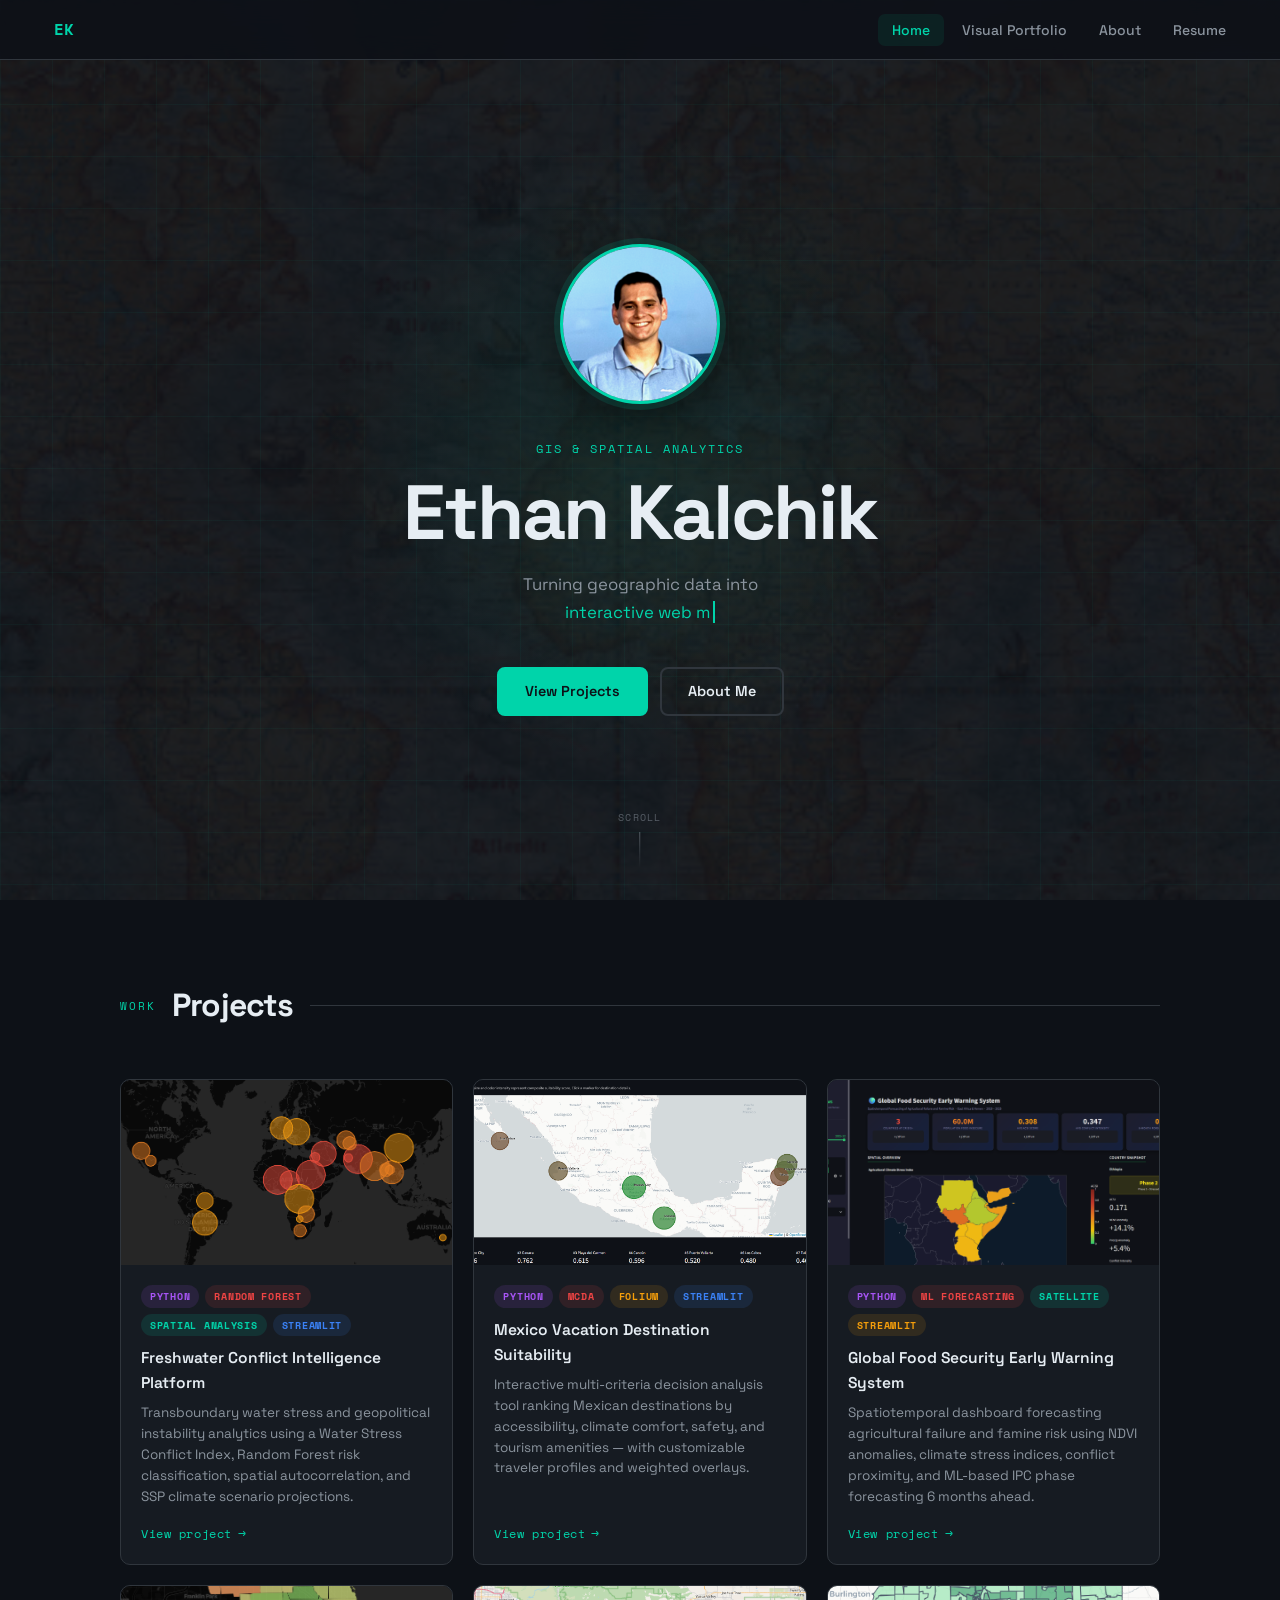
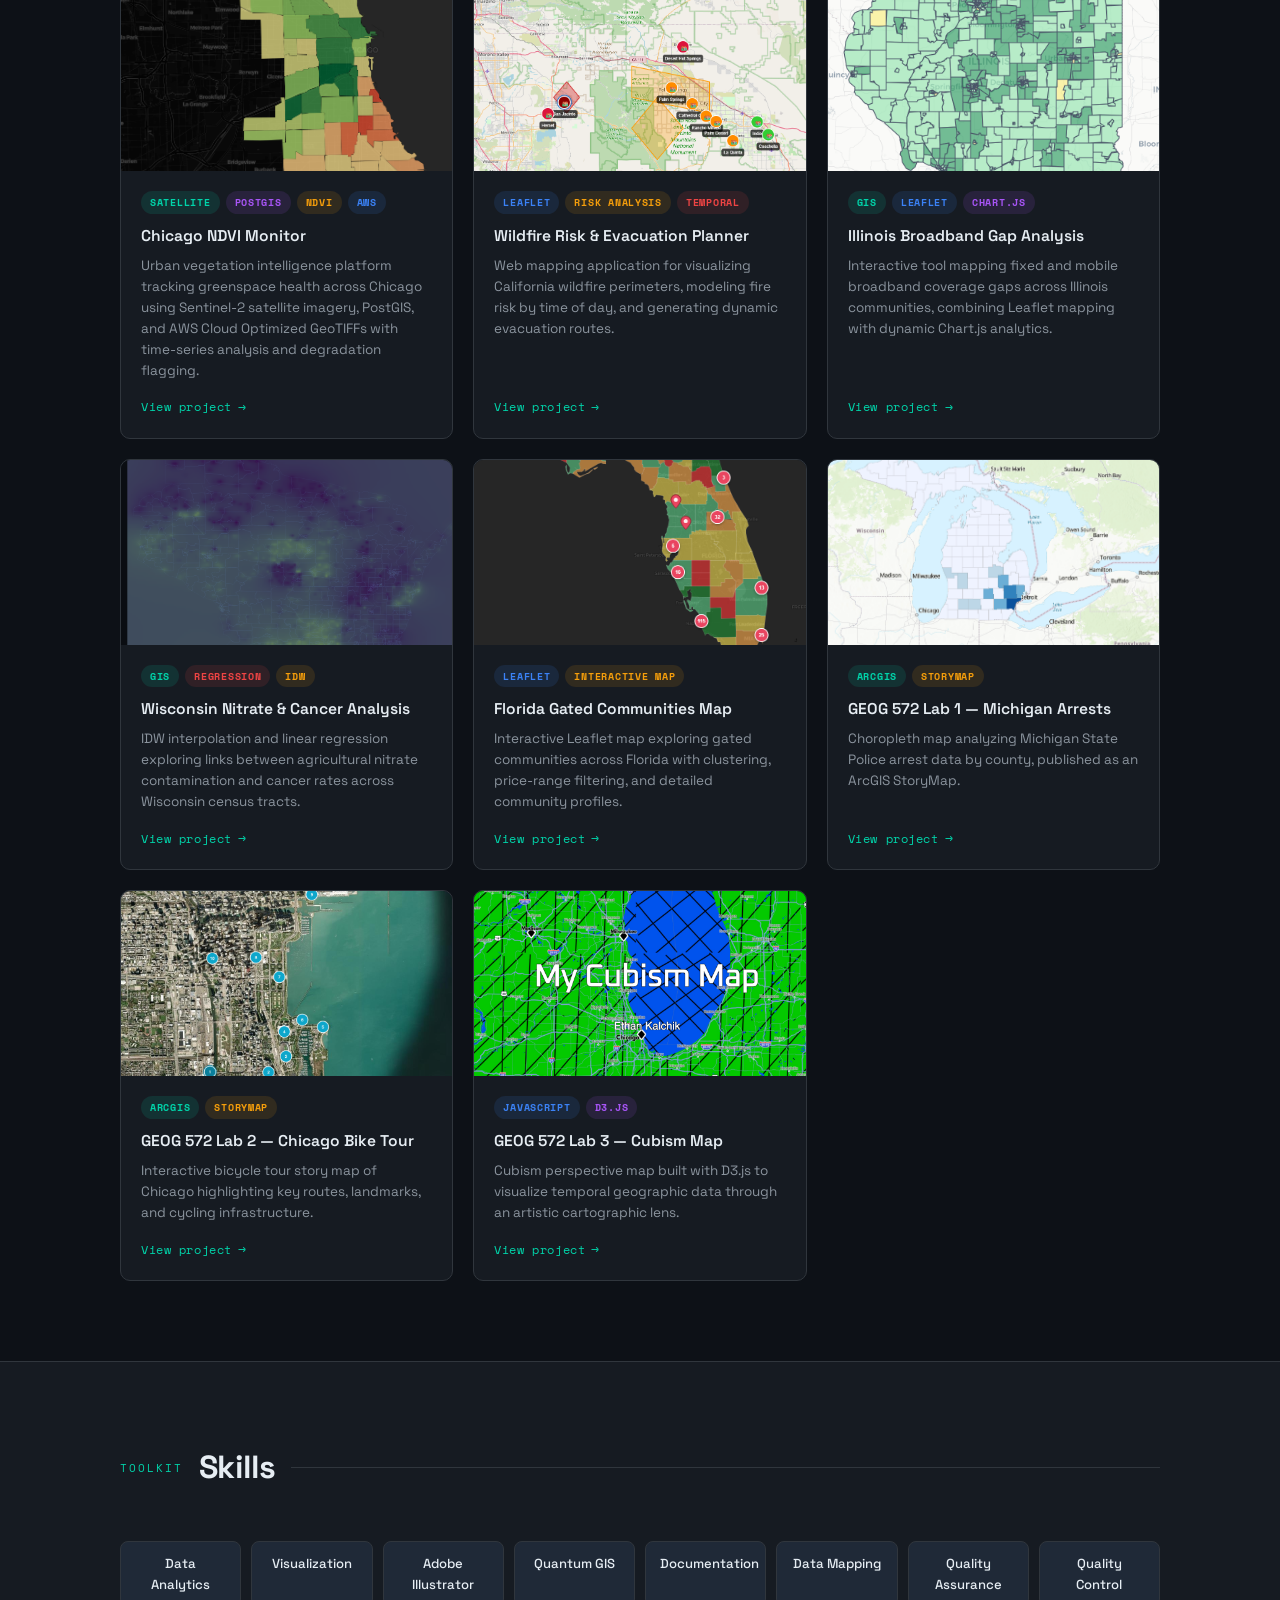
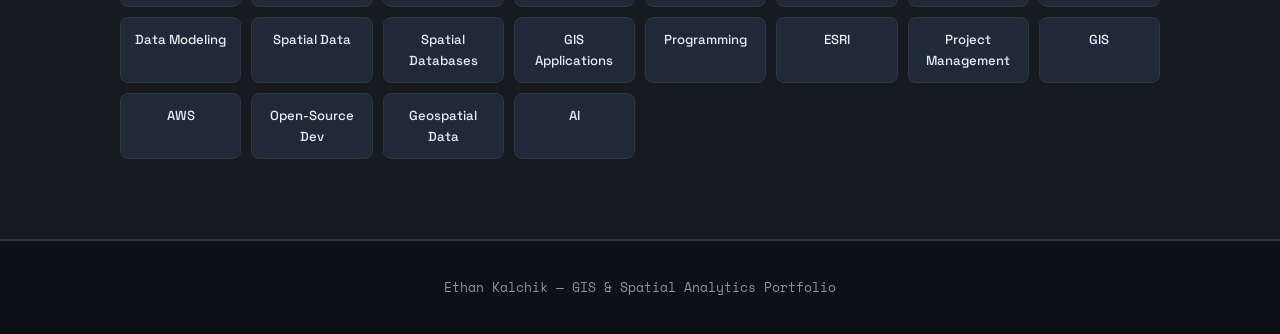
==== index.html @ f9f2b920 "Portfolio site — clean history Co-Authored-By: Claude Sonnet 4.6 <noreply@anthropic.com>" ====
<!DOCTYPE html>
<html lang="en">
<head>
  <meta charset="UTF-8">
  <meta name="viewport" content="width=device-width, initial-scale=1.0">
  <title>Ethan Kalchik — GIS &amp; Spatial Analytics</title>
  <link rel="stylesheet" href="site.css">
  <style>
    /* ── Hero (index-only) ──────────────────────────────────────────────── */
    .hero {
      min-height: 100vh;
      display: flex;
      align-items: center;
      justify-content: center;
      position: relative;
      overflow: hidden;
      padding-top: var(--nav-h);
    }

    .hero-bg {
      position: absolute;
      inset: 0;
      background: url('assets/img/vmap.jpg') center/cover no-repeat;
      opacity: 0.07;
    }

    .hero-grid {
      position: absolute;
      inset: 0;
      background-image:
        linear-gradient(rgba(0,212,170,0.04) 1px, transparent 1px),
        linear-gradient(90deg, rgba(0,212,170,0.04) 1px, transparent 1px);
      background-size: 52px 52px;
      animation: grid-drift 25s linear infinite;
    }

    @keyframes grid-drift {
      0%   { transform: translateY(0); }
      100% { transform: translateY(52px); }
    }

    .hero-glow {
      position: absolute;
      width: 640px;
      height: 640px;
      border-radius: 50%;
      background: radial-gradient(circle, rgba(0,212,170,0.09) 0%, transparent 70%);
      top: 50%;
      left: 50%;
      transform: translate(-50%, -50%);
    }

    .hero-content {
      position: relative;
      z-index: 2;
      text-align: center;
      max-width: 760px;
      padding: 0 24px;
    }

    .hero-avatar {
      width: 160px;
      height: 160px;
      border-radius: 50%;
      object-fit: cover;
      object-position: 50% 22%;
      border: 3px solid var(--accent);
      box-shadow: 0 0 0 6px rgba(0,212,170,0.12), 0 20px 60px rgba(0,0,0,0.5);
      margin-bottom: 28px;
    }

    .hero-label {
      font-family: 'Space Mono', monospace;
      font-size: 0.72em;
      color: var(--accent);
      letter-spacing: 0.18em;
      text-transform: uppercase;
      margin-bottom: 14px;
    }

    .hero h1 {
      font-size: clamp(2.4em, 7vw, 4.8em);
      font-weight: 700;
      letter-spacing: -0.03em;
      line-height: 1.05;
      margin-bottom: 18px;
    }

    .hero-sub {
      font-size: 1.05em;
      color: var(--text2);
      margin-bottom: 40px;
      line-height: 1.65;
    }

    .typewriter {
      color: var(--accent);
      border-right: 2px solid var(--accent);
      padding-right: 3px;
      animation: blink 0.75s step-end infinite;
    }

    @keyframes blink { 50% { border-color: transparent; } }

    .hero-cta {
      display: flex;
      gap: 12px;
      justify-content: center;
      flex-wrap: wrap;
    }

    .scroll-hint {
      position: absolute;
      bottom: 32px;
      left: 50%;
      transform: translateX(-50%);
      z-index: 2;
      display: flex;
      flex-direction: column;
      align-items: center;
      gap: 6px;
      color: var(--text2);
      font-family: 'Space Mono', monospace;
      font-size: 0.65em;
      letter-spacing: 0.12em;
      text-transform: uppercase;
      opacity: 0.55;
      animation: bob 2.4s ease-in-out infinite;
    }

    .scroll-hint::after {
      content: '';
      width: 1px;
      height: 36px;
      background: linear-gradient(to bottom, var(--text2), transparent);
    }

    @keyframes bob {
      0%, 100% { transform: translateX(-50%) translateY(0); }
      50%       { transform: translateX(-50%) translateY(6px); }
    }
  </style>
</head>
<body>

<!-- ── NAV ──────────────────────────────────────────────────────────────── -->
<nav>
  <a href="index.html" class="nav-logo">EK</a>
  <ul>
    <li><a href="index.html" class="active">Home</a></li>
    <li><a href="portfolio.html">Visual Portfolio</a></li>
    <li><a href="about.html">About</a></li>
    <li><a href="resume.html">Resume</a></li>
  </ul>
</nav>

<!-- ── HERO ─────────────────────────────────────────────────────────────── -->
<section class="hero">
  <div class="hero-bg"></div>
  <div class="hero-grid"></div>
  <div class="hero-glow"></div>

  <div class="hero-content">
    <img src="assets/img/ethan3.png" alt="Ethan Kalchik" class="hero-avatar">
    <p class="hero-label">GIS &amp; Spatial Analytics</p>
    <h1>Ethan Kalchik</h1>
    <p class="hero-sub">
      Turning geographic data into<br>
      <span class="typewriter" id="tw"></span>
    </p>
    <div class="hero-cta">
      <a href="#projects" class="btn btn-primary">View Projects</a>
      <a href="about.html" class="btn btn-secondary">About Me</a>
    </div>
  </div>

  <div class="scroll-hint">Scroll</div>
</section>

<!-- ── PROJECTS ──────────────────────────────────────────────────────────── -->
<div id="projects">
  <div class="section-wrap">
    <div class="section-header">
      <span class="section-label">Work</span>
      <h2>Projects</h2>
      <div class="section-rule"></div>
    </div>

    <div class="projects-grid">

      <a href="https://freshwater-conflict-intelligence-fw7fau2c6hxb3xrcvvptqk.streamlit.app/" class="project-card" target="_blank" rel="noopener">
        <div class="project-img-wrap">
          <img src="assets/img/freshwater.png" alt="Freshwater Conflict Intelligence Platform">
        </div>
        <div class="project-body">
          <div class="tags">
            <span class="tag t-data">Python</span>
            <span class="tag t-stats">Random Forest</span>
            <span class="tag t-gis">Spatial Analysis</span>
            <span class="tag t-web">Streamlit</span>
          </div>
          <h3>Freshwater Conflict Intelligence Platform</h3>
          <p>Transboundary water stress and geopolitical instability analytics using a Water Stress Conflict Index, Random Forest risk classification, spatial autocorrelation, and SSP climate scenario projections.</p>
          <span class="card-link">View project</span>
        </div>
      </a>

      <a href="https://mexico-destination-suitability-62m22b96avwochwrezd33n.streamlit.app/" class="project-card" target="_blank" rel="noopener">
        <div class="project-img-wrap">
          <img src="assets/img/Mexico.png" alt="Mexico Vacation Destination Suitability">
        </div>
        <div class="project-body">
          <div class="tags">
            <span class="tag t-data">Python</span>
            <span class="tag t-stats">MCDA</span>
            <span class="tag t-map">Folium</span>
            <span class="tag t-web">Streamlit</span>
          </div>
          <h3>Mexico Vacation Destination Suitability</h3>
          <p>Interactive multi-criteria decision analysis tool ranking Mexican destinations by accessibility, climate comfort, safety, and tourism amenities — with customizable traveler profiles and weighted overlays.</p>
          <span class="card-link">View project</span>
        </div>
      </a>

      <a href="https://global-food-security-ews-e8vwwi9m2yvn5nd8nhd64z.streamlit.app/" class="project-card" target="_blank" rel="noopener">
        <div class="project-img-wrap">
          <img src="assets/img/global_food.png" alt="Global Food Security Early Warning System">
        </div>
        <div class="project-body">
          <div class="tags">
            <span class="tag t-data">Python</span>
            <span class="tag t-stats">ML Forecasting</span>
            <span class="tag t-gis">Satellite</span>
            <span class="tag t-map">Streamlit</span>
          </div>
          <h3>Global Food Security Early Warning System</h3>
          <p>Spatiotemporal dashboard forecasting agricultural failure and famine risk using NDVI anomalies, climate stress indices, conflict proximity, and ML-based IPC phase forecasting 6 months ahead.</p>
          <span class="card-link">View project</span>
        </div>
      </a>

      <a href="https://kalchikee.github.io/geospatial/" class="project-card" target="_blank" rel="noopener">
        <div class="project-img-wrap">
          <img src="assets/img/ChicagoNDVI.png" alt="Chicago NDVI Monitor">
        </div>
        <div class="project-body">
          <div class="tags">
            <span class="tag t-gis">Satellite</span>
            <span class="tag t-data">PostGIS</span>
            <span class="tag t-map">NDVI</span>
            <span class="tag t-web">AWS</span>
          </div>
          <h3>Chicago NDVI Monitor</h3>
          <p>Urban vegetation intelligence platform tracking greenspace health across Chicago using Sentinel-2 satellite imagery, PostGIS, and AWS Cloud Optimized GeoTIFFs with time-series analysis and degradation flagging.</p>
          <span class="card-link">View project</span>
        </div>
      </a>

      <a href="Wildfires/" class="project-card">
        <div class="project-img-wrap">
          <img src="assets/img/Wildfire.png" alt="Wildfire Risk and Evacuation Planner">
        </div>
        <div class="project-body">
          <div class="tags">
            <span class="tag t-web">Leaflet</span>
            <span class="tag t-map">Risk Analysis</span>
            <span class="tag t-stats">Temporal</span>
          </div>
          <h3>Wildfire Risk &amp; Evacuation Planner</h3>
          <p>Web mapping application for visualizing California wildfire perimeters, modeling fire risk by time of day, and generating dynamic evacuation routes.</p>
          <span class="card-link">View project</span>
        </div>
      </a>

      <a href="Geog%20778/Project/" class="project-card">
        <div class="project-img-wrap">
          <img src="assets/img/ILBroadband.png" alt="Illinois Broadband Gap Analysis">
        </div>
        <div class="project-body">
          <div class="tags">
            <span class="tag t-gis">GIS</span>
            <span class="tag t-web">Leaflet</span>
            <span class="tag t-data">Chart.js</span>
          </div>
          <h3>Illinois Broadband Gap Analysis</h3>
          <p>Interactive tool mapping fixed and mobile broadband coverage gaps across Illinois communities, combining Leaflet mapping with dynamic Chart.js analytics.</p>
          <span class="card-link">View project</span>
        </div>
      </a>

      <a href="nitrate_cancer_app.html" class="project-card">
        <div class="project-img-wrap">
          <img src="assets/img/Wisconsin-Nitrate.png" alt="Wisconsin Nitrate Cancer Analysis">
        </div>
        <div class="project-body">
          <div class="tags">
            <span class="tag t-gis">GIS</span>
            <span class="tag t-stats">Regression</span>
            <span class="tag t-map">IDW</span>
          </div>
          <h3>Wisconsin Nitrate &amp; Cancer Analysis</h3>
          <p>IDW interpolation and linear regression exploring links between agricultural nitrate contamination and cancer rates across Wisconsin census tracts.</p>
          <span class="card-link">View project</span>
        </div>
      </a>

      <a href="florida.html" class="project-card">
        <div class="project-img-wrap">
          <img src="assets/img/Florida-Gated.png" alt="Florida Gated Communities Map">
        </div>
        <div class="project-body">
          <div class="tags">
            <span class="tag t-web">Leaflet</span>
            <span class="tag t-map">Interactive Map</span>
          </div>
          <h3>Florida Gated Communities Map</h3>
          <p>Interactive Leaflet map exploring gated communities across Florida with clustering, price-range filtering, and detailed community profiles.</p>
          <span class="card-link">View project</span>
        </div>
      </a>

      <a href="https://storymaps.arcgis.com/stories/37c7733f78b8472ebd9839880ff2a818" class="project-card" target="_blank" rel="noopener">
        <div class="project-img-wrap">
          <img src="assets/img/michigan_map.jpg" alt="Michigan State Police Arrests">
        </div>
        <div class="project-body">
          <div class="tags">
            <span class="tag t-gis">ArcGIS</span>
            <span class="tag t-map">StoryMap</span>
          </div>
          <h3>GEOG 572 Lab 1 &mdash; Michigan Arrests</h3>
          <p>Choropleth map analyzing Michigan State Police arrest data by county, published as an ArcGIS StoryMap.</p>
          <span class="card-link">View project</span>
        </div>
      </a>

      <a href="https://storymaps.arcgis.com/stories/deced5009721480ba540d0e2948ab23e" class="project-card" target="_blank" rel="noopener">
        <div class="project-img-wrap">
          <img src="assets/img/bike.jpg" alt="Chicago Bicycle Tour">
        </div>
        <div class="project-body">
          <div class="tags">
            <span class="tag t-gis">ArcGIS</span>
            <span class="tag t-map">StoryMap</span>
          </div>
          <h3>GEOG 572 Lab 2 &mdash; Chicago Bike Tour</h3>
          <p>Interactive bicycle tour story map of Chicago highlighting key routes, landmarks, and cycling infrastructure.</p>
          <span class="card-link">View project</span>
        </div>
      </a>

      <a href="Lab3_ EthanKalchik/" class="project-card">
        <div class="project-img-wrap">
          <img src="assets/img/website.jpg" alt="Cubism Perspective Map">
        </div>
        <div class="project-body">
          <div class="tags">
            <span class="tag t-web">JavaScript</span>
            <span class="tag t-data">D3.js</span>
          </div>
          <h3>GEOG 572 Lab 3 &mdash; Cubism Map</h3>
          <p>Cubism perspective map built with D3.js to visualize temporal geographic data through an artistic cartographic lens.</p>
          <span class="card-link">View project</span>
        </div>
      </a>

    </div>
  </div>
</div>

<!-- ── SKILLS ────────────────────────────────────────────────────────────── -->
<div class="skills-band">
  <div class="section-wrap">
    <div class="section-header">
      <span class="section-label">Toolkit</span>
      <h2>Skills</h2>
      <div class="section-rule"></div>
    </div>
    <div class="skills-grid">
      <div class="skill-chip">Data Analytics</div>
      <div class="skill-chip">Visualization</div>
      <div class="skill-chip">Adobe Illustrator</div>
      <div class="skill-chip">Quantum GIS</div>
      <div class="skill-chip">Documentation</div>
      <div class="skill-chip">Data Mapping</div>
      <div class="skill-chip">Quality Assurance</div>
      <div class="skill-chip">Quality Control</div>
      <div class="skill-chip">Data Modeling</div>
      <div class="skill-chip">Spatial Data</div>
      <div class="skill-chip">Spatial Databases</div>
      <div class="skill-chip">GIS Applications</div>
      <div class="skill-chip">Programming</div>
      <div class="skill-chip">ESRI</div>
      <div class="skill-chip">Project Management</div>
      <div class="skill-chip">GIS</div>
      <div class="skill-chip">AWS</div>
      <div class="skill-chip">Open-Source Dev</div>
      <div class="skill-chip">Geospatial Data</div>
      <div class="skill-chip">AI</div>
    </div>
  </div>
</div>

<!-- ── FOOTER ────────────────────────────────────────────────────────────── -->
<footer>Ethan Kalchik &mdash; GIS &amp; Spatial Analytics Portfolio</footer>

<script>
  const phrases = ['interactive web maps.', 'spatial insights.', 'data-driven stories.', 'GIS applications.'];
  let pi = 0, ci = 0, del = false;
  const el = document.getElementById('tw');

  function type() {
    const w = phrases[pi];
    if (!del) {
      el.textContent = w.slice(0, ++ci);
      if (ci === w.length) { del = true; setTimeout(type, 1800); return; }
    } else {
      el.textContent = w.slice(0, --ci);
      if (ci === 0) { del = false; pi = (pi + 1) % phrases.length; }
    }
    setTimeout(type, del ? 55 : 95);
  }
  type();
</script>

</body>
</html>
---- site.css ----
/* ═══════════════════════════════════════════════════════════════════════
   site.css — Shared styles · Ethan Kalchik Portfolio
   ═══════════════════════════════════════════════════════════════════════ */

@import url('https://fonts.googleapis.com/css2?family=Space+Grotesk:wght@300;400;500;600;700&family=Space+Mono:ital,wght@0,400;0,700;1,400&display=swap');

/* ── VARIABLES ──────────────────────────────────────────────────────────── */
:root {
  --bg:     #0d1117;
  --bg2:    #161b22;
  --bg3:    #1f2937;
  --accent: #00d4aa;
  --blue:   #3b82f6;
  --purple: #a855f7;
  --amber:  #f59e0b;
  --red:    #ef4444;
  --text:   #e6edf3;
  --text2:  #8b949e;
  --border: #30363d;
  --nav-h:  60px;
  --radius: 10px;
}

/* ── RESET ──────────────────────────────────────────────────────────────── */
*, *::before, *::after { margin: 0; padding: 0; box-sizing: border-box; }
html { scroll-behavior: smooth; }

body {
  font-family: 'Space Grotesk', sans-serif;
  background: var(--bg);
  color: var(--text);
  overflow-x: hidden;
  line-height: 1.6;
}

/* ── NAV ────────────────────────────────────────────────────────────────── */
nav {
  position: fixed;
  top: 0;
  width: 100%;
  height: var(--nav-h);
  background: rgba(13, 17, 23, 0.88);
  backdrop-filter: blur(14px);
  -webkit-backdrop-filter: blur(14px);
  border-bottom: 1px solid var(--border);
  z-index: 1000;
  display: flex;
  align-items: center;
  padding: 0 40px;
}

.nav-logo {
  font-family: 'Space Mono', monospace;
  font-size: 1em;
  font-weight: 700;
  color: var(--accent);
  text-decoration: none;
  letter-spacing: -0.02em;
  margin-right: auto;
}

nav ul { list-style: none; display: flex; gap: 4px; }

nav a {
  color: var(--text2);
  text-decoration: none;
  font-size: 0.875em;
  font-weight: 500;
  padding: 7px 14px;
  border-radius: 7px;
  transition: color 0.2s, background 0.2s;
}

nav a:hover { color: var(--text); background: var(--bg3); }
nav a.active { color: var(--accent); background: rgba(0,212,170,0.08); }

/* ── PAGE BANNER (inner pages) ──────────────────────────────────────────── */
.page-banner {
  padding: calc(var(--nav-h) + 60px) 40px 56px;
  text-align: center;
  background: linear-gradient(180deg, var(--bg2) 0%, var(--bg) 100%);
  border-bottom: 1px solid var(--border);
  position: relative;
  overflow: hidden;
}

/* Map image layer — subtle, same style as hero */
.page-banner::after {
  content: '';
  position: absolute;
  inset: 0;
  background: url('assets/img/vmap.jpg') center/cover no-repeat;
  opacity: 0.06;
  z-index: 0;
}

.page-banner::before {
  content: '';
  position: absolute;
  inset: 0;
  background-image:
    linear-gradient(rgba(0,212,170,0.035) 1px, transparent 1px),
    linear-gradient(90deg, rgba(0,212,170,0.035) 1px, transparent 1px);
  background-size: 52px 52px;
  z-index: 1;
}

/* Ensure text stays above map/grid layers */
.page-banner-label,
.page-banner h1,
.page-banner p { position: relative; z-index: 2; }

.page-banner-label {
  font-family: 'Space Mono', monospace;
  font-size: 0.7em;
  color: var(--accent);
  letter-spacing: 0.18em;
  text-transform: uppercase;
  margin-bottom: 10px;
  position: relative;
}

.page-banner h1 {
  font-size: clamp(1.9em, 4vw, 3em);
  font-weight: 700;
  letter-spacing: -0.025em;
  position: relative;
}

.page-banner p {
  color: var(--text2);
  margin-top: 10px;
  font-size: 1em;
  position: relative;
}

/* ── SECTION WRAP ───────────────────────────────────────────────────────── */
.section-wrap {
  max-width: 1120px;
  margin: 0 auto;
  padding: 80px 40px;
}

.section-header {
  display: flex;
  align-items: center;
  gap: 16px;
  margin-bottom: 48px;
}

.section-label {
  font-family: 'Space Mono', monospace;
  font-size: 0.7em;
  color: var(--accent);
  letter-spacing: 0.18em;
  text-transform: uppercase;
  white-space: nowrap;
}

.section-header h2 {
  font-size: 2em;
  font-weight: 700;
  letter-spacing: -0.025em;
  white-space: nowrap;
}

.section-rule {
  flex: 1;
  height: 1px;
  background: var(--border);
}

/* ── BUTTONS ────────────────────────────────────────────────────────────── */
.btn {
  display: inline-flex;
  align-items: center;
  gap: 8px;
  padding: 11px 26px;
  border-radius: 8px;
  font-family: 'Space Grotesk', sans-serif;
  font-size: 0.9em;
  font-weight: 600;
  cursor: pointer;
  text-decoration: none;
  transition: all 0.2s;
  border: 2px solid transparent;
}

.btn-primary   { background: var(--accent); color: #0d1117; border-color: var(--accent); }
.btn-primary:hover  { background: transparent; color: var(--accent); }

.btn-secondary { background: transparent; color: var(--text); border-color: var(--border); }
.btn-secondary:hover { border-color: var(--text2); background: var(--bg2); }

.btn-outline   { background: transparent; color: var(--accent); border-color: var(--accent); }
.btn-outline:hover  { background: var(--accent); color: #0d1117; }

/* ── PROJECT CARDS ──────────────────────────────────────────────────────── */
.projects-grid {
  display: grid;
  grid-template-columns: repeat(auto-fill, minmax(300px, 1fr));
  gap: 20px;
}

.project-card {
  background: var(--bg2);
  border: 1px solid var(--border);
  border-radius: var(--radius);
  overflow: hidden;
  text-decoration: none;
  color: inherit;
  display: flex;
  flex-direction: column;
  transition: transform 0.25s, border-color 0.25s, box-shadow 0.25s;
}

.project-card:hover {
  transform: translateY(-5px);
  border-color: var(--accent);
  box-shadow: 0 16px 48px rgba(0, 212, 170, 0.12);
}

.project-img-wrap {
  position: relative;
  overflow: hidden;
  height: 185px;
}

.project-img-wrap img {
  width: 100%;
  height: 100%;
  object-fit: cover;
  transition: transform 0.4s;
}

.project-card:hover .project-img-wrap img { transform: scale(1.04); }

.project-body {
  padding: 20px;
  flex: 1;
  display: flex;
  flex-direction: column;
}

.project-body h3 { font-size: 0.975em; font-weight: 600; margin-bottom: 7px; }
.project-body p  { font-size: 0.845em; color: var(--text2); line-height: 1.55; flex: 1; }

.card-link {
  margin-top: 16px;
  font-family: 'Space Mono', monospace;
  font-size: 0.72em;
  color: var(--accent);
  display: flex;
  align-items: center;
  gap: 6px;
  letter-spacing: 0.05em;
}

.card-link::after { content: '→'; font-size: 1.1em; }

/* ── TAGS ───────────────────────────────────────────────────────────────── */
.tags { display: flex; gap: 6px; flex-wrap: wrap; margin-bottom: 10px; }

.tag {
  font-size: 0.65em;
  font-weight: 700;
  padding: 3px 9px;
  border-radius: 20px;
  font-family: 'Space Mono', monospace;
  letter-spacing: 0.07em;
  text-transform: uppercase;
}

.t-gis   { background: rgba(0, 212, 170, 0.12); color: var(--accent); }
.t-web   { background: rgba(59, 130, 246, 0.12); color: var(--blue);   }
.t-data  { background: rgba(168, 85, 247, 0.12); color: var(--purple); }
.t-map   { background: rgba(245, 158, 11, 0.12); color: var(--amber);  }
.t-stats { background: rgba(239, 68,  68, 0.12); color: var(--red);    }

/* ── SKILLS BAND ────────────────────────────────────────────────────────── */
.skills-band {
  border-top: 1px solid var(--border);
  border-bottom: 1px solid var(--border);
  background: var(--bg2);
}

.skills-grid {
  display: grid;
  grid-template-columns: repeat(auto-fill, minmax(115px, 1fr));
  gap: 10px;
}

.skill-chip {
  background: var(--bg3);
  border: 1px solid var(--border);
  border-radius: 8px;
  padding: 11px 14px;
  text-align: center;
  font-size: 0.82em;
  font-weight: 500;
  transition: border-color 0.2s, color 0.2s;
  cursor: default;
  user-select: none;
}

.skill-chip:hover { border-color: var(--accent); color: var(--accent); }

/* ── CONTENT BLOCK (cards for about/resume) ─────────────────────────────── */
.content-block {
  background: var(--bg2);
  border: 1px solid var(--border);
  border-radius: var(--radius);
  padding: 28px;
}

.content-block h3 {
  font-size: 0.8em;
  font-family: 'Space Mono', monospace;
  text-transform: uppercase;
  letter-spacing: 0.14em;
  color: var(--accent);
  margin-bottom: 20px;
  padding-bottom: 12px;
  border-bottom: 1px solid var(--border);
}

/* ── FOOTER ─────────────────────────────────────────────────────────────── */
footer {
  border-top: 1px solid var(--border);
  padding: 36px 40px;
  text-align: center;
  color: var(--text2);
  font-size: 0.82em;
  font-family: 'Space Mono', monospace;
}

/* ── RESPONSIVE ─────────────────────────────────────────────────────────── */
@media (max-width: 768px) {
  nav { padding: 0 16px; }
  .section-wrap { padding: 56px 20px; }
  .page-banner  { padding: calc(var(--nav-h) + 36px) 20px 36px; }
}

@media (max-width: 540px) {
  nav ul { gap: 0; }
  nav a  { padding: 6px 10px; font-size: 0.8em; }
  .projects-grid { grid-template-columns: 1fr; }
  .skills-grid   { grid-template-columns: repeat(3, 1fr); }
}
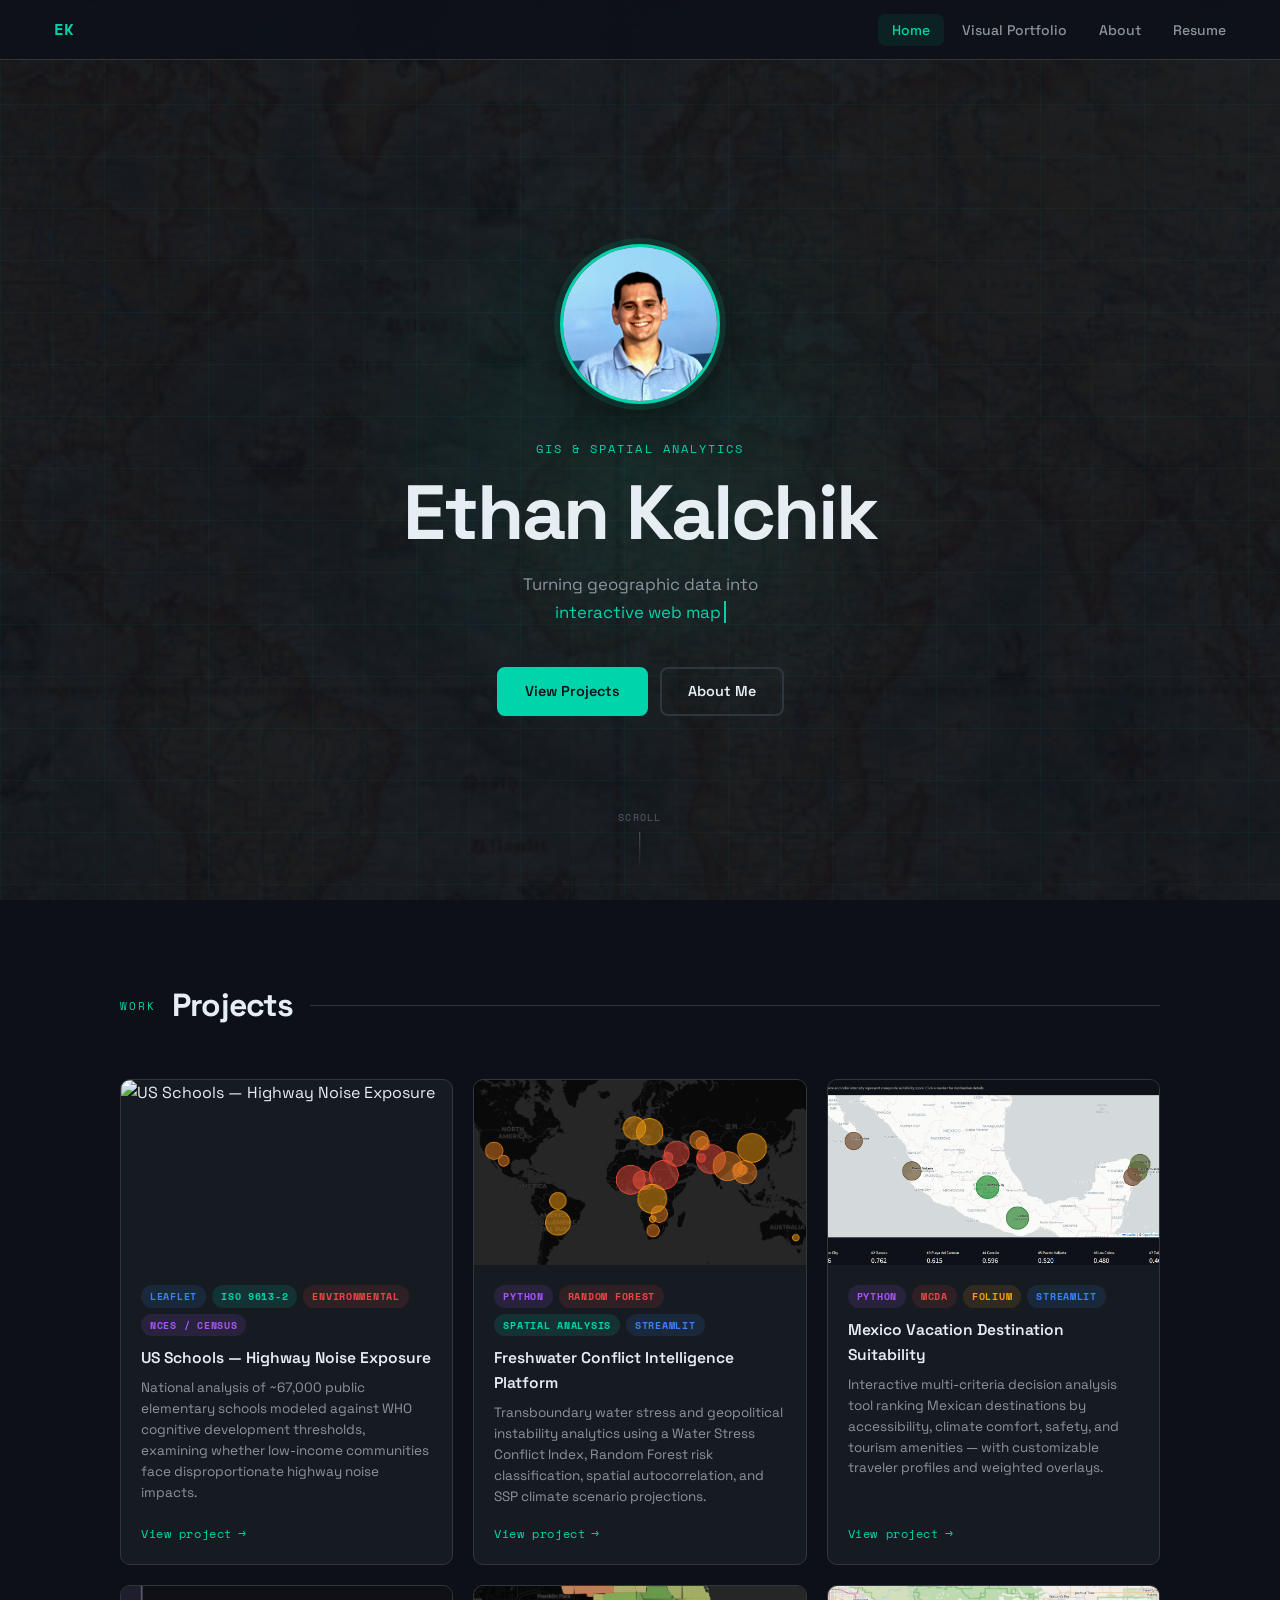
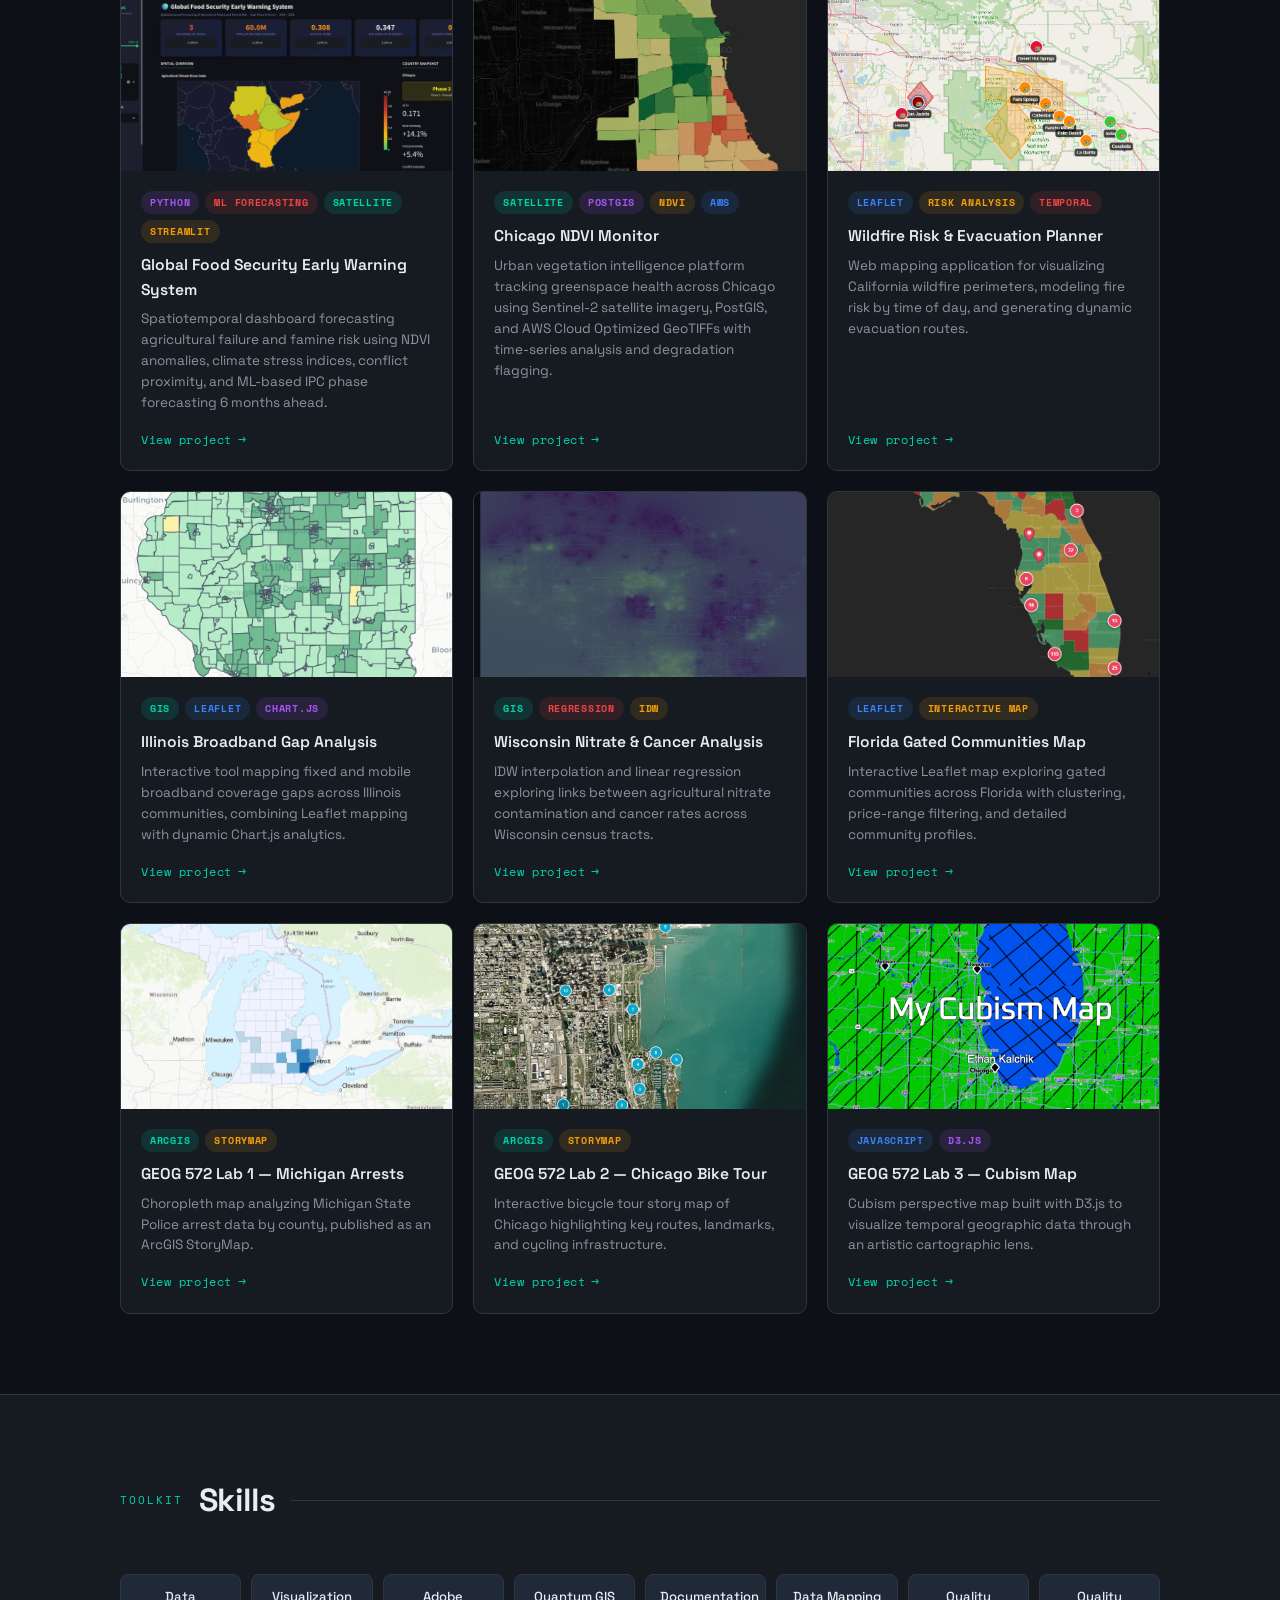
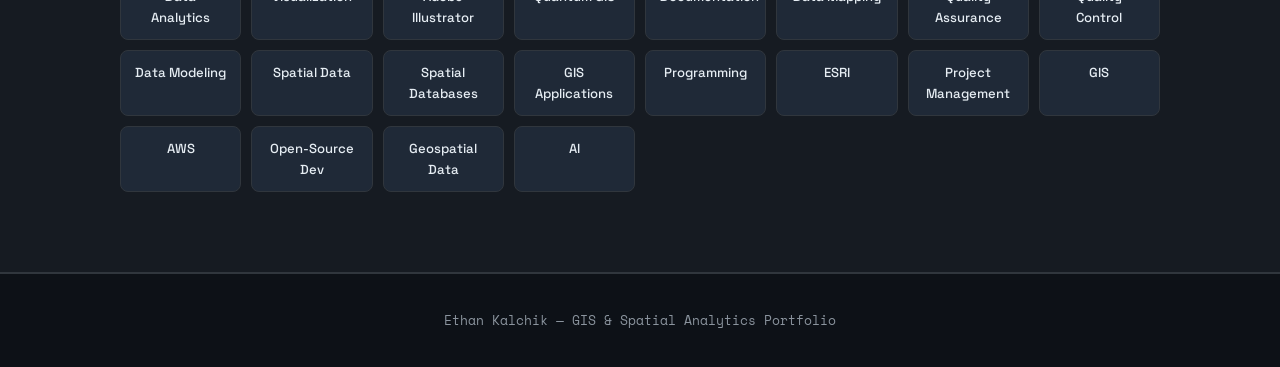
==== commit bbed25ff: "Add US Schools Highway Noise Exposure project" ====
--- a/index.html
+++ b/index.html
@@ -187,6 +187,23 @@
     </div>
 
     <div class="projects-grid">
+
+      <a href="https://kalchikee.github.io/School-Noise/" class="project-card" target="_blank" rel="noopener">
+        <div class="project-img-wrap">
+          <img src="assets/img/SchoolsNoise.png" alt="US Schools — Highway Noise Exposure">
+        </div>
+        <div class="project-body">
+          <div class="tags">
+            <span class="tag t-web">Leaflet</span>
+            <span class="tag t-gis">ISO 9613-2</span>
+            <span class="tag t-stats">Environmental</span>
+            <span class="tag t-data">NCES / Census</span>
+          </div>
+          <h3>US Schools — Highway Noise Exposure</h3>
+          <p>National analysis of ~67,000 public elementary schools modeled against WHO cognitive development thresholds, examining whether low-income communities face disproportionate highway noise impacts.</p>
+          <span class="card-link">View project</span>
+        </div>
+      </a>
 
       <a href="https://freshwater-conflict-intelligence-fw7fau2c6hxb3xrcvvptqk.streamlit.app/" class="project-card" target="_blank" rel="noopener">
         <div class="project-img-wrap">
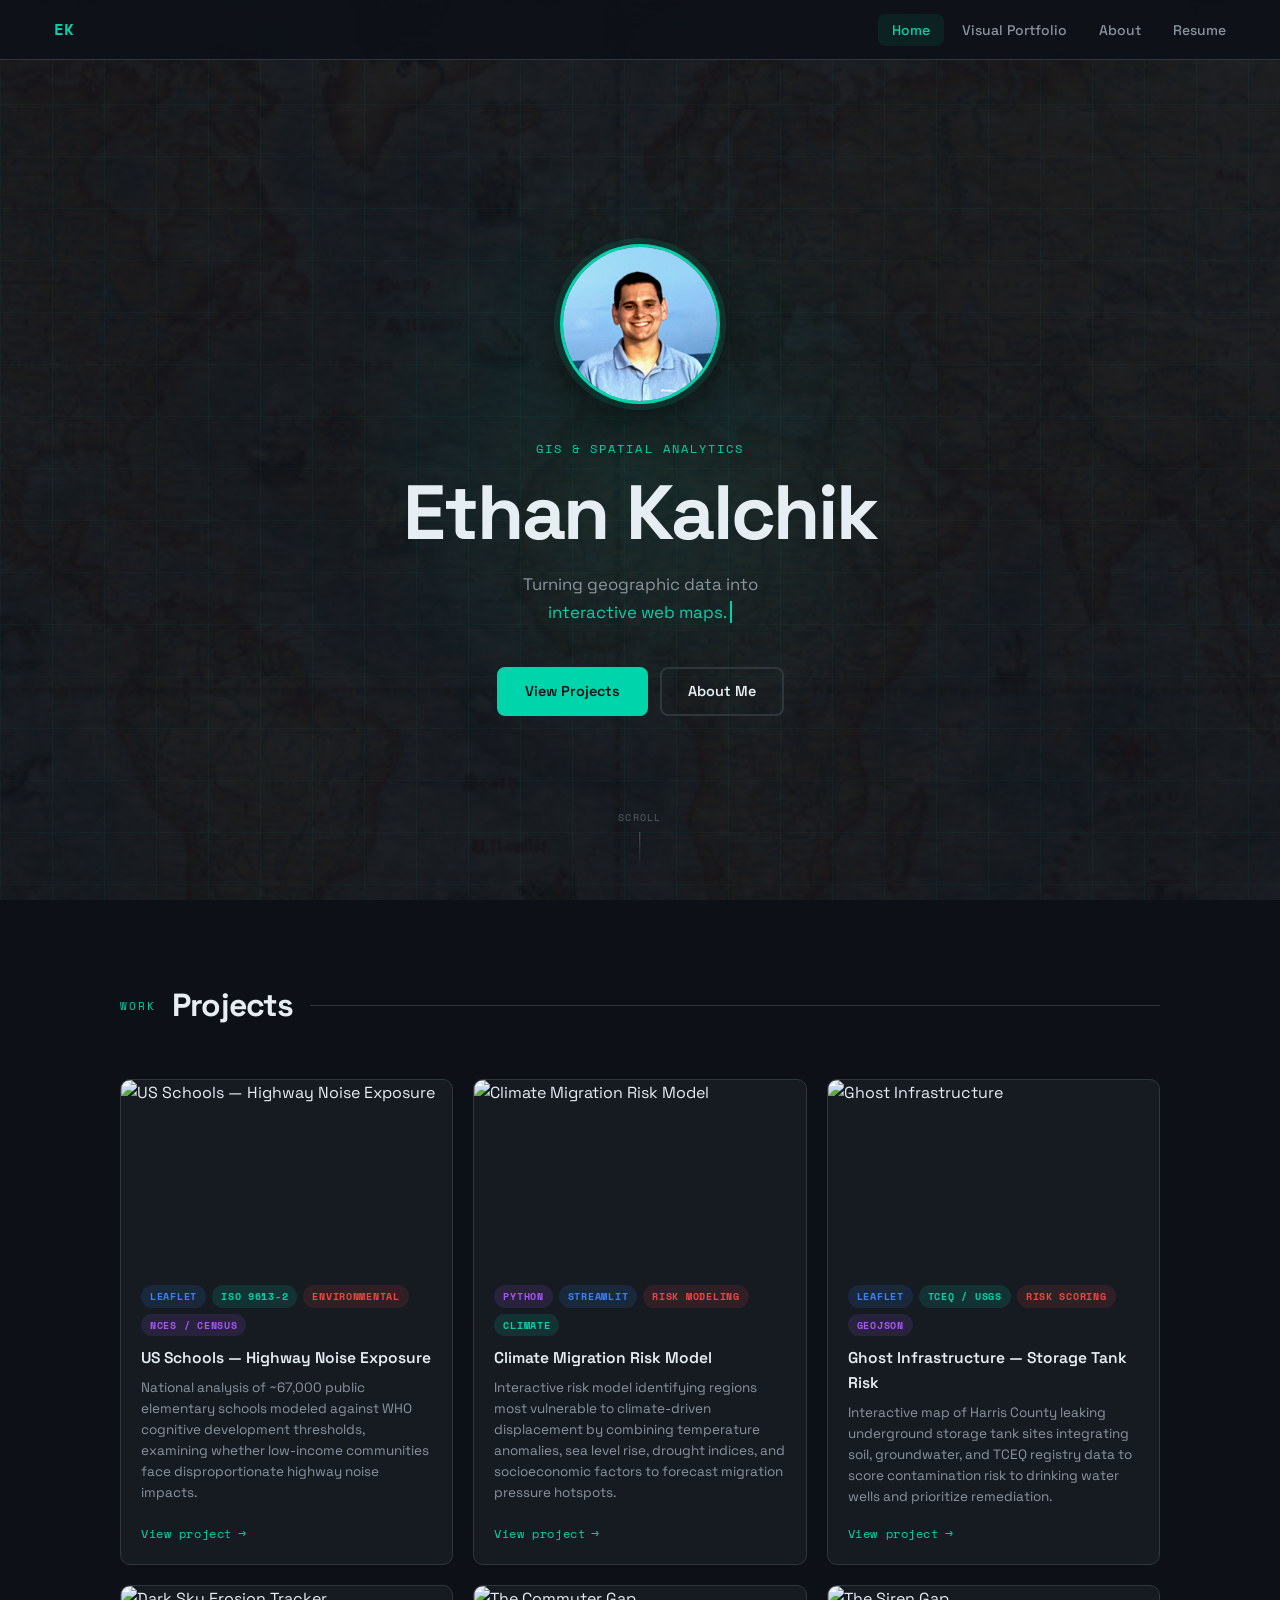
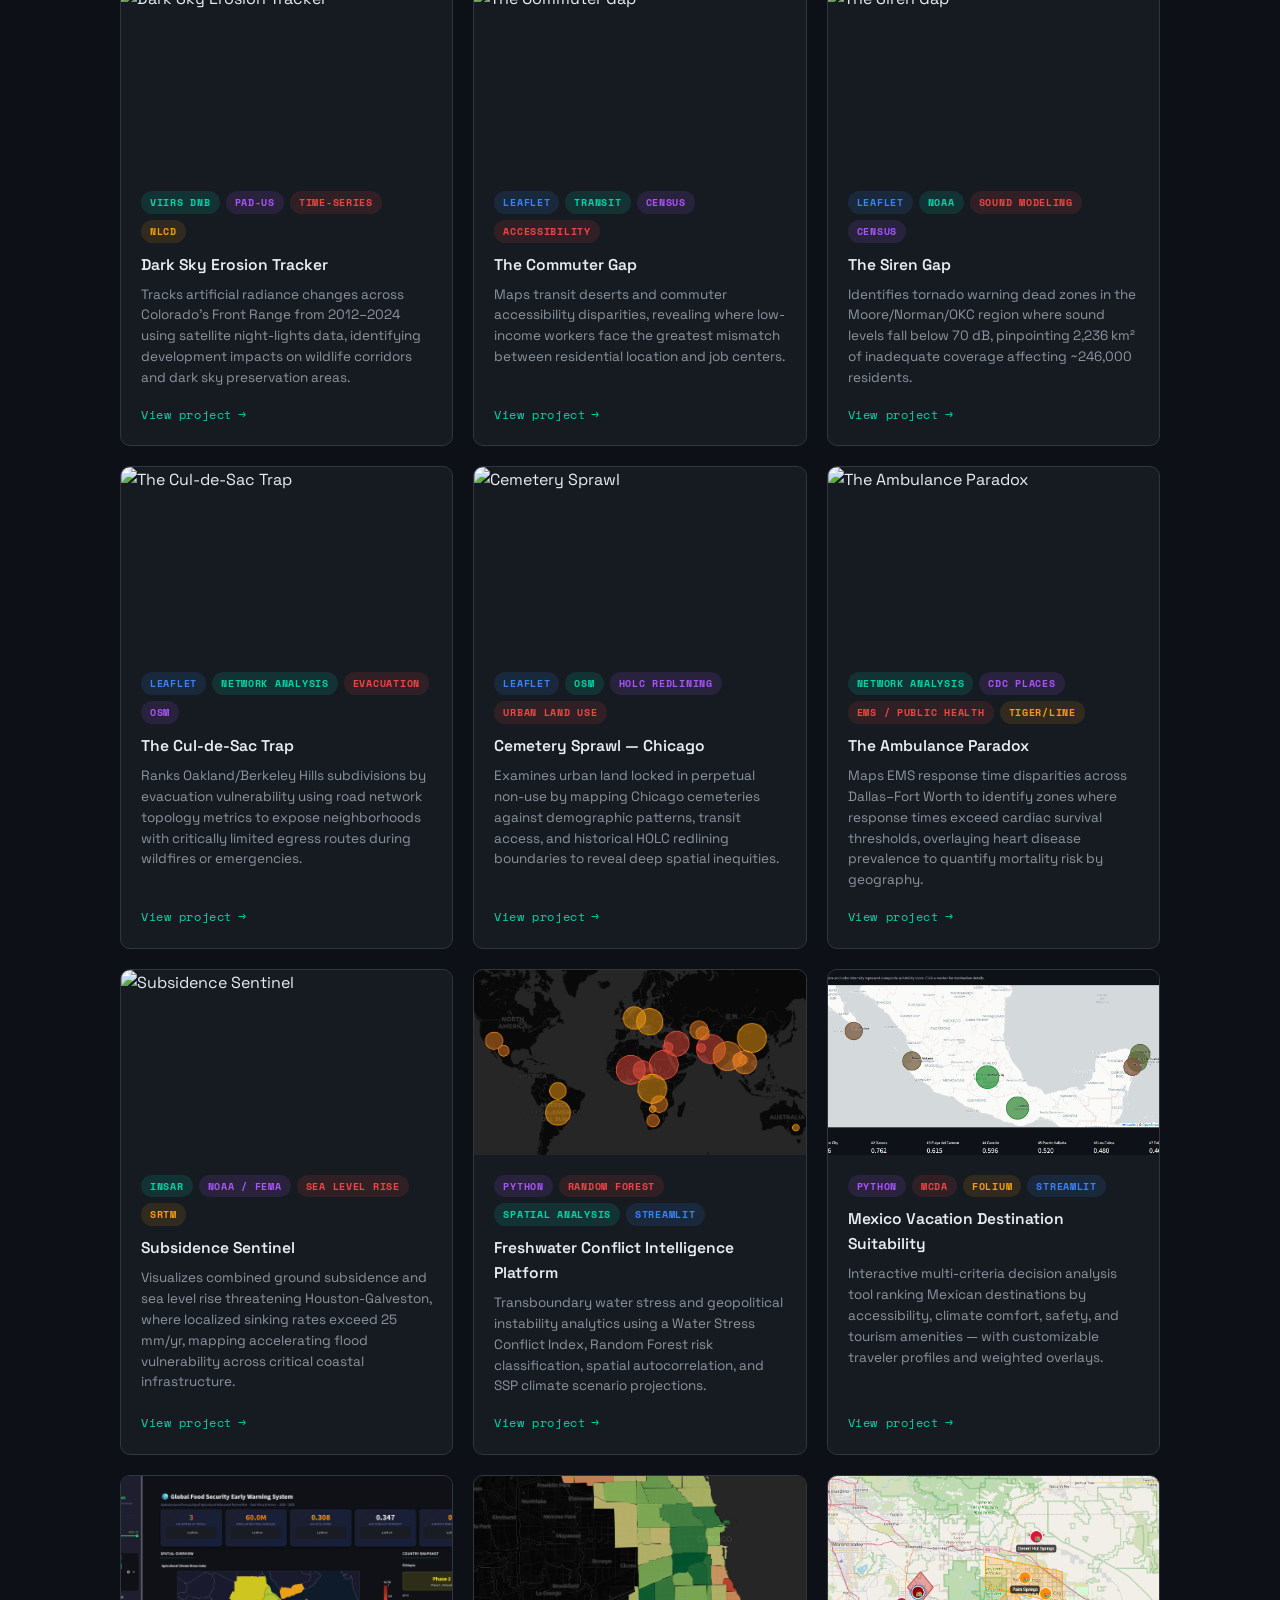
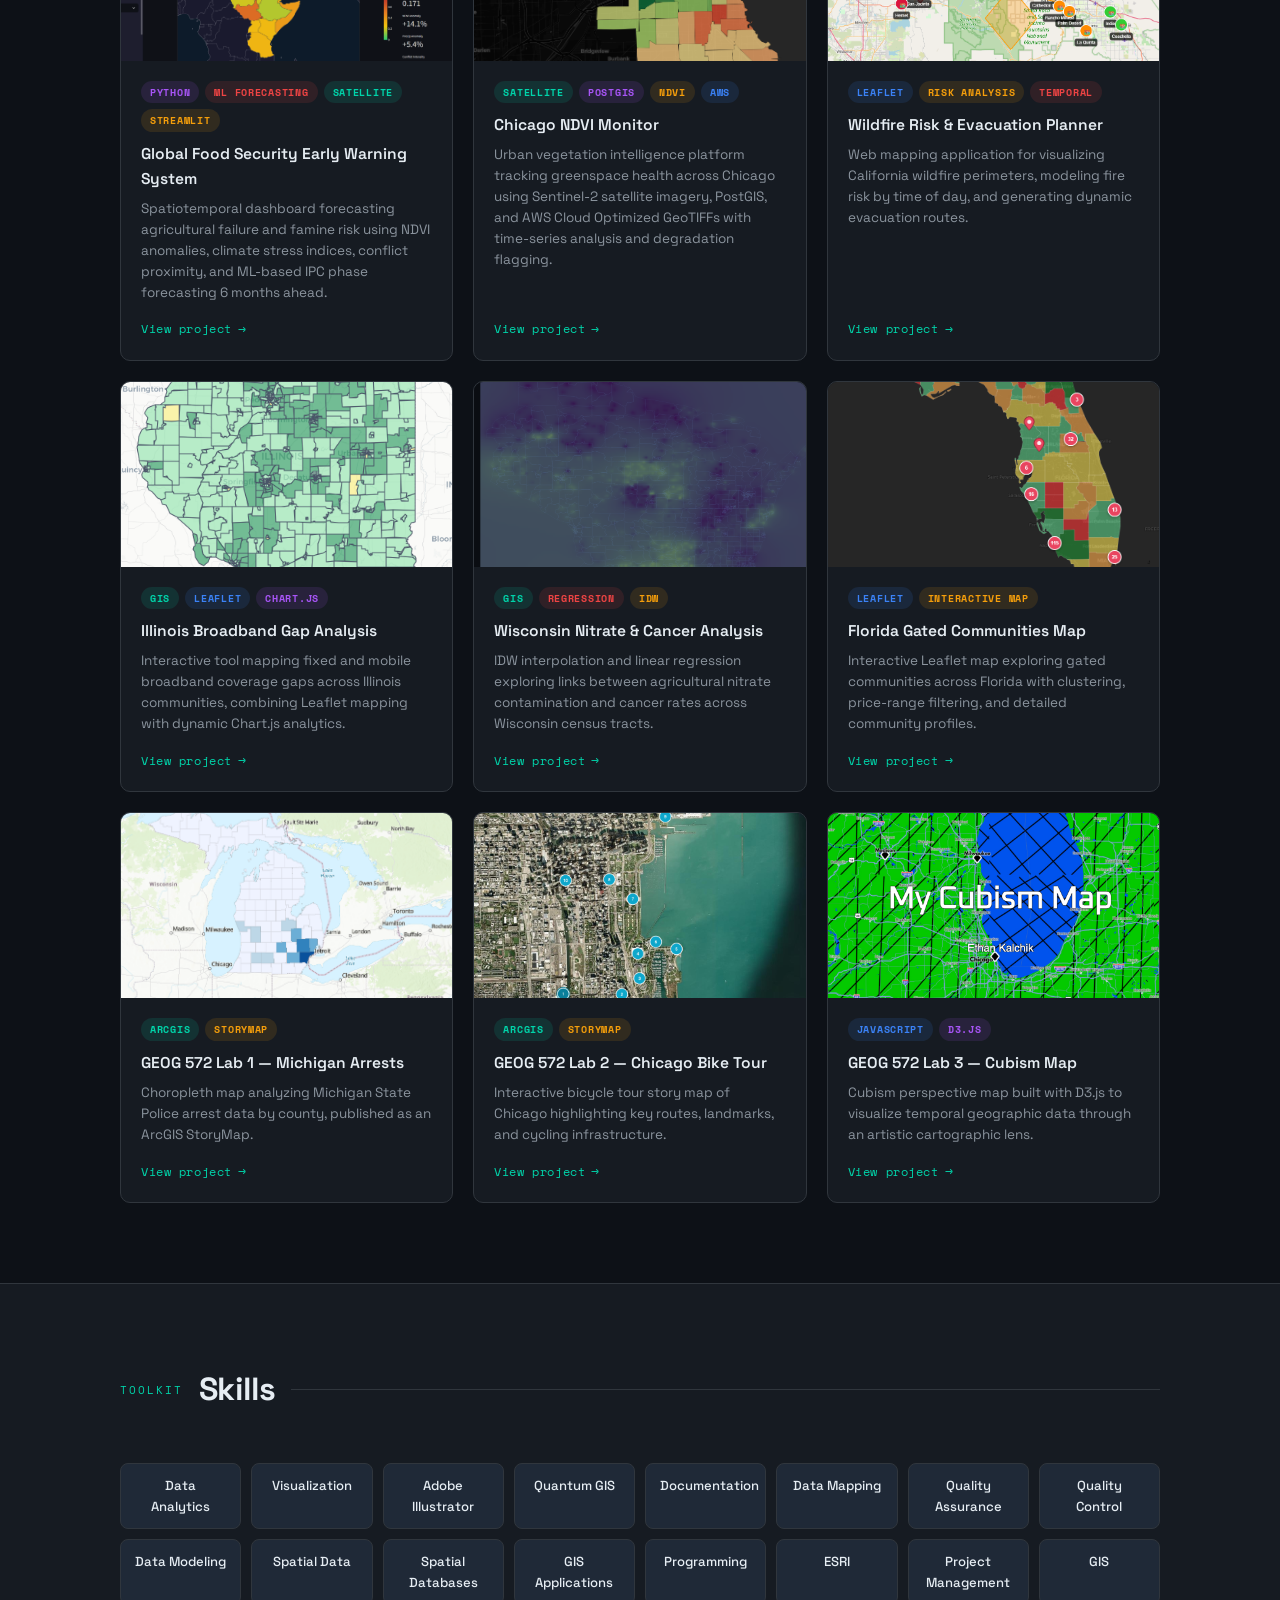
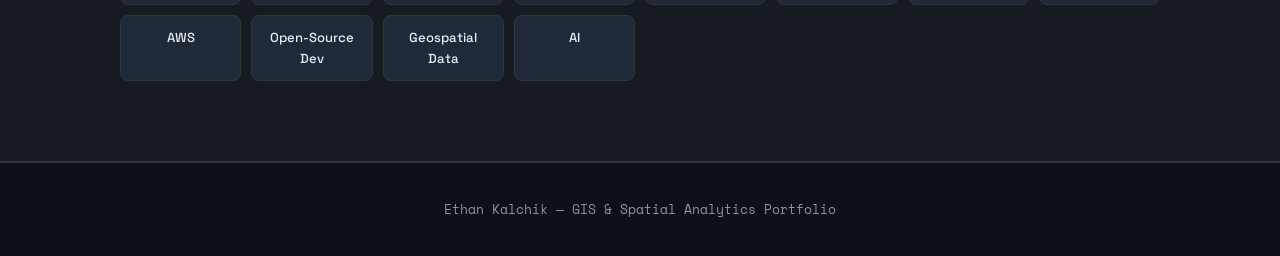
==== commit 57f709d3: "Add 9 new projects to portfolio" ====
--- a/index.html
+++ b/index.html
@@ -201,6 +201,159 @@
           </div>
           <h3>US Schools — Highway Noise Exposure</h3>
           <p>National analysis of ~67,000 public elementary schools modeled against WHO cognitive development thresholds, examining whether low-income communities face disproportionate highway noise impacts.</p>
+          <span class="card-link">View project</span>
+        </div>
+      </a>
+
+      <a href="https://climate-migration-risk-model-2ynsivsq4f2bf5buytvqnb.streamlit.app/" class="project-card" target="_blank" rel="noopener">
+        <div class="project-img-wrap">
+          <img src="assets/img/climate-migration.png" alt="Climate Migration Risk Model">
+        </div>
+        <div class="project-body">
+          <div class="tags">
+            <span class="tag t-data">Python</span>
+            <span class="tag t-web">Streamlit</span>
+            <span class="tag t-stats">Risk Modeling</span>
+            <span class="tag t-gis">Climate</span>
+          </div>
+          <h3>Climate Migration Risk Model</h3>
+          <p>Interactive risk model identifying regions most vulnerable to climate-driven displacement by combining temperature anomalies, sea level rise, drought indices, and socioeconomic factors to forecast migration pressure hotspots.</p>
+          <span class="card-link">View project</span>
+        </div>
+      </a>
+
+      <a href="https://kalchikee.github.io/Storage-Tanks/" class="project-card" target="_blank" rel="noopener">
+        <div class="project-img-wrap">
+          <img src="assets/img/Storagetanks.png" alt="Ghost Infrastructure">
+        </div>
+        <div class="project-body">
+          <div class="tags">
+            <span class="tag t-web">Leaflet</span>
+            <span class="tag t-gis">TCEQ / USGS</span>
+            <span class="tag t-stats">Risk Scoring</span>
+            <span class="tag t-data">GeoJSON</span>
+          </div>
+          <h3>Ghost Infrastructure — Storage Tank Risk</h3>
+          <p>Interactive map of Harris County leaking underground storage tank sites integrating soil, groundwater, and TCEQ registry data to score contamination risk to drinking water wells and prioritize remediation.</p>
+          <span class="card-link">View project</span>
+        </div>
+      </a>
+
+      <a href="https://kalchikee.github.io/dark-sky-erosion-tracker/" class="project-card" target="_blank" rel="noopener">
+        <div class="project-img-wrap">
+          <img src="assets/img/DarkSkyErosion.png" alt="Dark Sky Erosion Tracker">
+        </div>
+        <div class="project-body">
+          <div class="tags">
+            <span class="tag t-gis">VIIRS DNB</span>
+            <span class="tag t-data">PAD-US</span>
+            <span class="tag t-stats">Time-Series</span>
+            <span class="tag t-map">NLCD</span>
+          </div>
+          <h3>Dark Sky Erosion Tracker</h3>
+          <p>Tracks artificial radiance changes across Colorado's Front Range from 2012–2024 using satellite night-lights data, identifying development impacts on wildlife corridors and dark sky preservation areas.</p>
+          <span class="card-link">View project</span>
+        </div>
+      </a>
+
+      <a href="https://kalchikee.github.io/commuter-gaps/" class="project-card" target="_blank" rel="noopener">
+        <div class="project-img-wrap">
+          <img src="assets/img/CommuterGap.png" alt="The Commuter Gap">
+        </div>
+        <div class="project-body">
+          <div class="tags">
+            <span class="tag t-web">Leaflet</span>
+            <span class="tag t-gis">Transit</span>
+            <span class="tag t-data">Census</span>
+            <span class="tag t-stats">Accessibility</span>
+          </div>
+          <h3>The Commuter Gap</h3>
+          <p>Maps transit deserts and commuter accessibility disparities, revealing where low-income workers face the greatest mismatch between residential location and job centers.</p>
+          <span class="card-link">View project</span>
+        </div>
+      </a>
+
+      <a href="https://kalchikee.github.io/siren-gap/" class="project-card" target="_blank" rel="noopener">
+        <div class="project-img-wrap">
+          <img src="assets/img/SirenGap.png" alt="The Siren Gap">
+        </div>
+        <div class="project-body">
+          <div class="tags">
+            <span class="tag t-web">Leaflet</span>
+            <span class="tag t-gis">NOAA</span>
+            <span class="tag t-stats">Sound Modeling</span>
+            <span class="tag t-data">Census</span>
+          </div>
+          <h3>The Siren Gap</h3>
+          <p>Identifies tornado warning dead zones in the Moore/Norman/OKC region where sound levels fall below 70 dB, pinpointing 2,236 km² of inadequate coverage affecting ~246,000 residents.</p>
+          <span class="card-link">View project</span>
+        </div>
+      </a>
+
+      <a href="https://kalchikee.github.io/cul-de-sac-trap/" class="project-card" target="_blank" rel="noopener">
+        <div class="project-img-wrap">
+          <img src="assets/img/Cul-De-Sac.png" alt="The Cul-de-Sac Trap">
+        </div>
+        <div class="project-body">
+          <div class="tags">
+            <span class="tag t-web">Leaflet</span>
+            <span class="tag t-gis">Network Analysis</span>
+            <span class="tag t-stats">Evacuation</span>
+            <span class="tag t-data">OSM</span>
+          </div>
+          <h3>The Cul-de-Sac Trap</h3>
+          <p>Ranks Oakland/Berkeley Hills subdivisions by evacuation vulnerability using road network topology metrics to expose neighborhoods with critically limited egress routes during wildfires or emergencies.</p>
+          <span class="card-link">View project</span>
+        </div>
+      </a>
+
+      <a href="https://kalchikee.github.io/cemetery-sprawl-chicago/" class="project-card" target="_blank" rel="noopener">
+        <div class="project-img-wrap">
+          <img src="assets/img/CemeterySprawl.png" alt="Cemetery Sprawl">
+        </div>
+        <div class="project-body">
+          <div class="tags">
+            <span class="tag t-web">Leaflet</span>
+            <span class="tag t-gis">OSM</span>
+            <span class="tag t-data">HOLC Redlining</span>
+            <span class="tag t-stats">Urban Land Use</span>
+          </div>
+          <h3>Cemetery Sprawl — Chicago</h3>
+          <p>Examines urban land locked in perpetual non-use by mapping Chicago cemeteries against demographic patterns, transit access, and historical HOLC redlining boundaries to reveal deep spatial inequities.</p>
+          <span class="card-link">View project</span>
+        </div>
+      </a>
+
+      <a href="https://kalchikee.github.io/ambulance-paradox/" class="project-card" target="_blank" rel="noopener">
+        <div class="project-img-wrap">
+          <img src="assets/img/AmbulanceParadox.png" alt="The Ambulance Paradox">
+        </div>
+        <div class="project-body">
+          <div class="tags">
+            <span class="tag t-gis">Network Analysis</span>
+            <span class="tag t-data">CDC PLACES</span>
+            <span class="tag t-stats">EMS / Public Health</span>
+            <span class="tag t-map">TIGER/Line</span>
+          </div>
+          <h3>The Ambulance Paradox</h3>
+          <p>Maps EMS response time disparities across Dallas–Fort Worth to identify zones where response times exceed cardiac survival thresholds, overlaying heart disease prevalence to quantify mortality risk by geography.</p>
+          <span class="card-link">View project</span>
+        </div>
+      </a>
+
+      <a href="https://kalchikee.github.io/coastal-cities-sinking/" class="project-card" target="_blank" rel="noopener">
+        <div class="project-img-wrap">
+          <img src="assets/img/Subsidence Sentinel.png" alt="Subsidence Sentinel">
+        </div>
+        <div class="project-body">
+          <div class="tags">
+            <span class="tag t-gis">InSAR</span>
+            <span class="tag t-data">NOAA / FEMA</span>
+            <span class="tag t-stats">Sea Level Rise</span>
+            <span class="tag t-map">SRTM</span>
+          </div>
+          <h3>Subsidence Sentinel</h3>
+          <p>Visualizes combined ground subsidence and sea level rise threatening Houston-Galveston, where localized sinking rates exceed 25 mm/yr, mapping accelerating flood vulnerability across critical coastal infrastructure.</p>
           <span class="card-link">View project</span>
         </div>
       </a>
